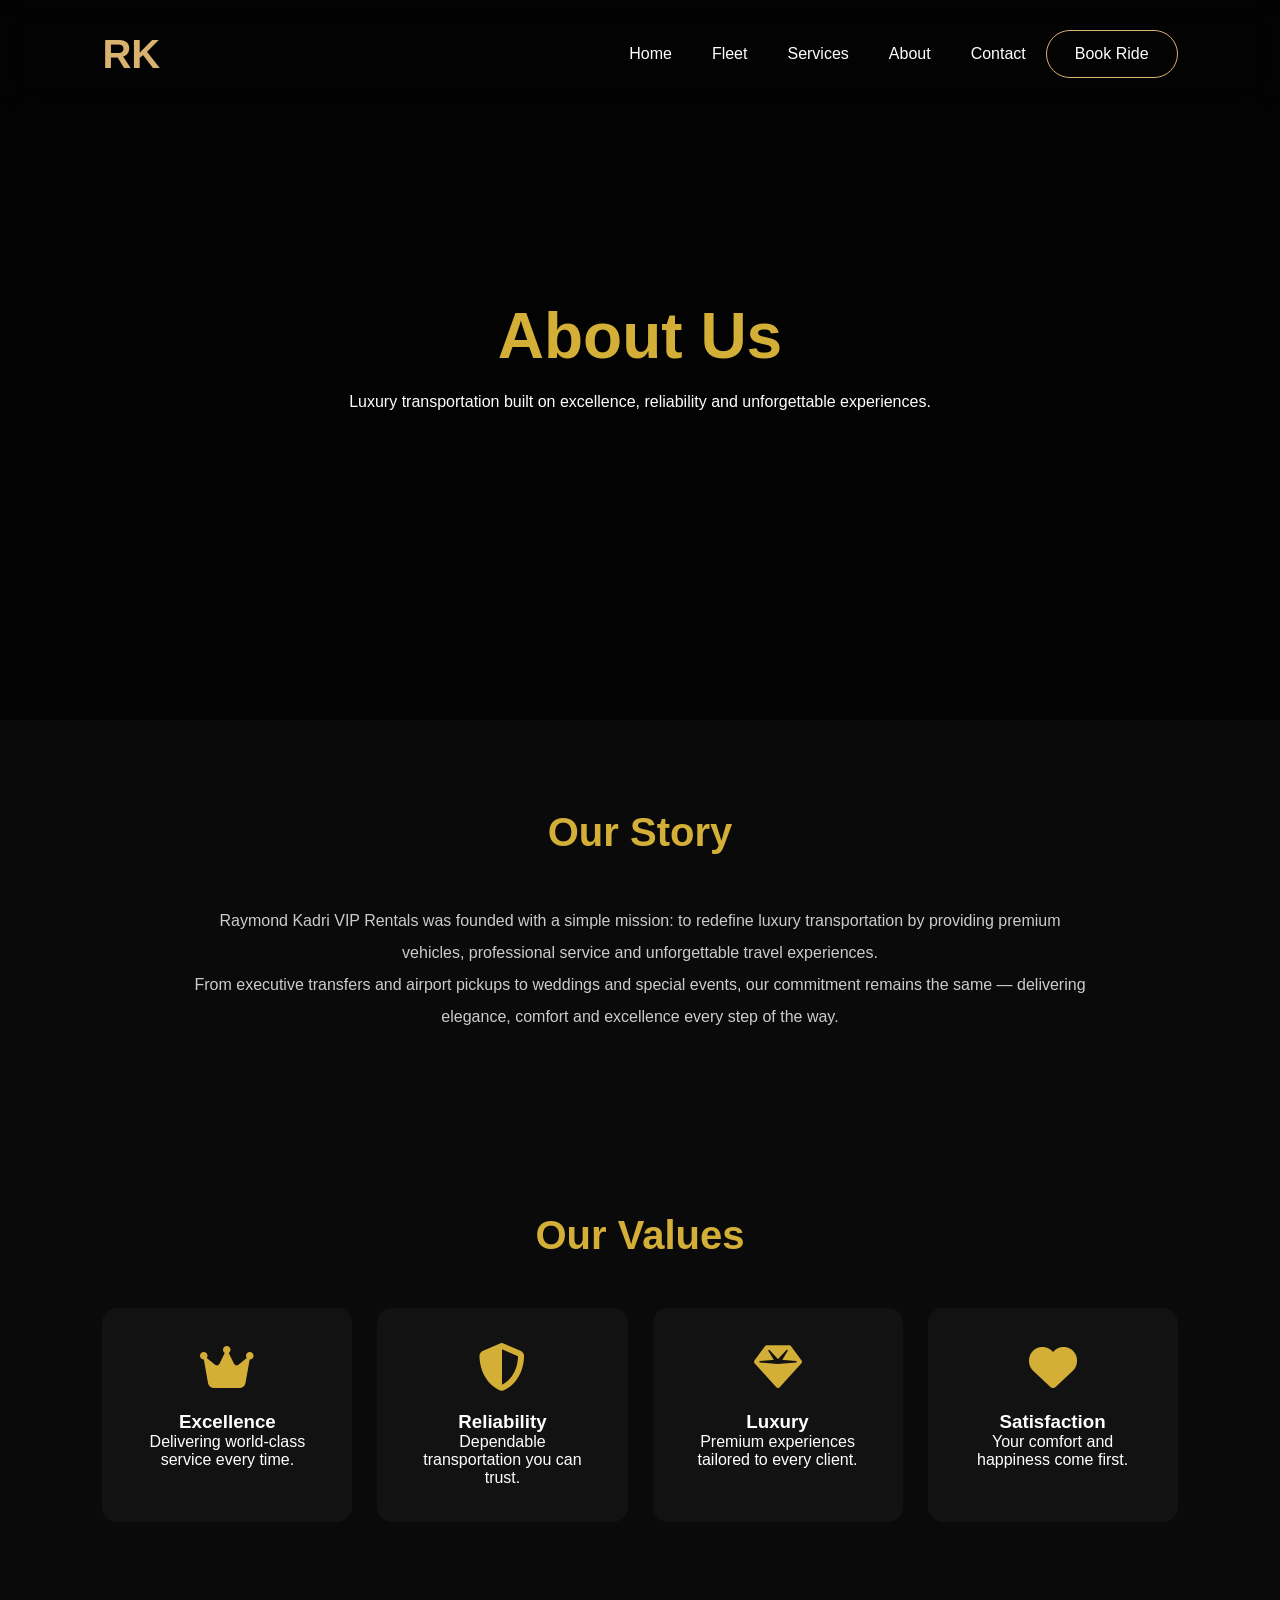
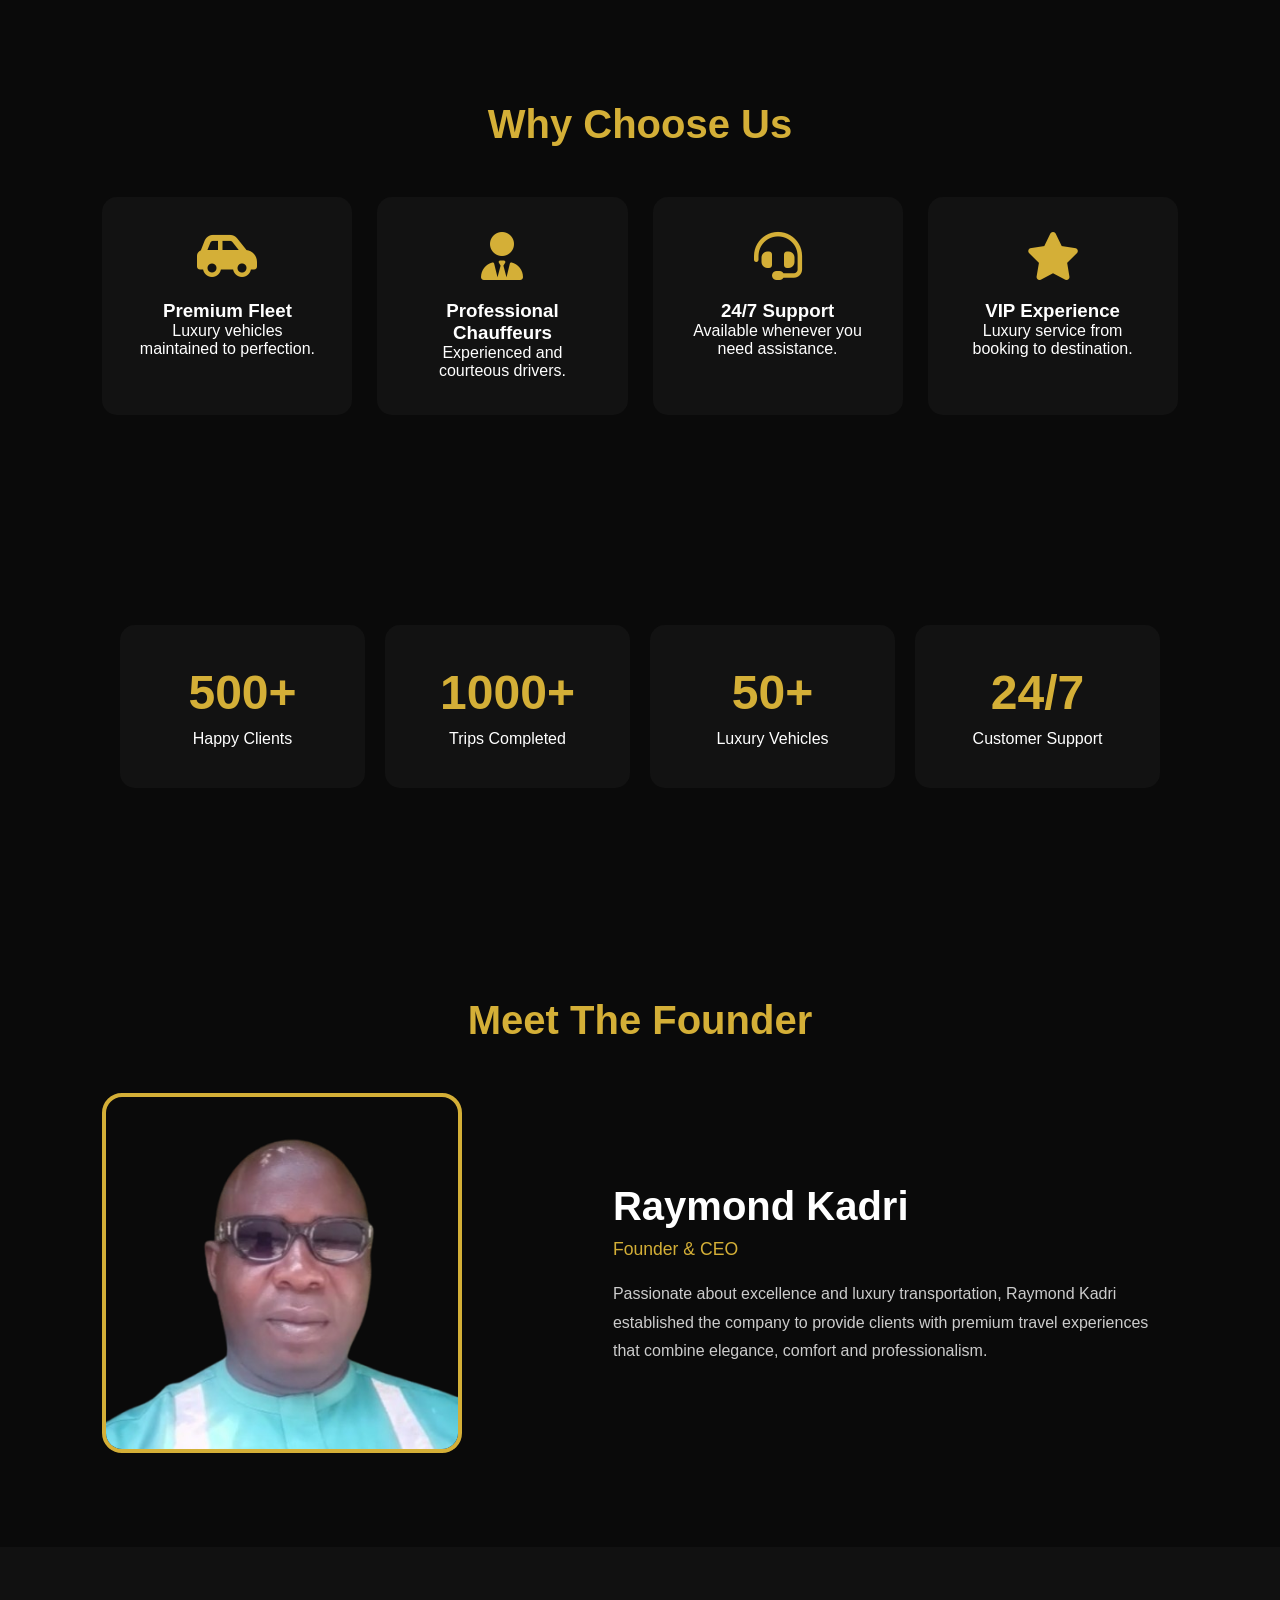
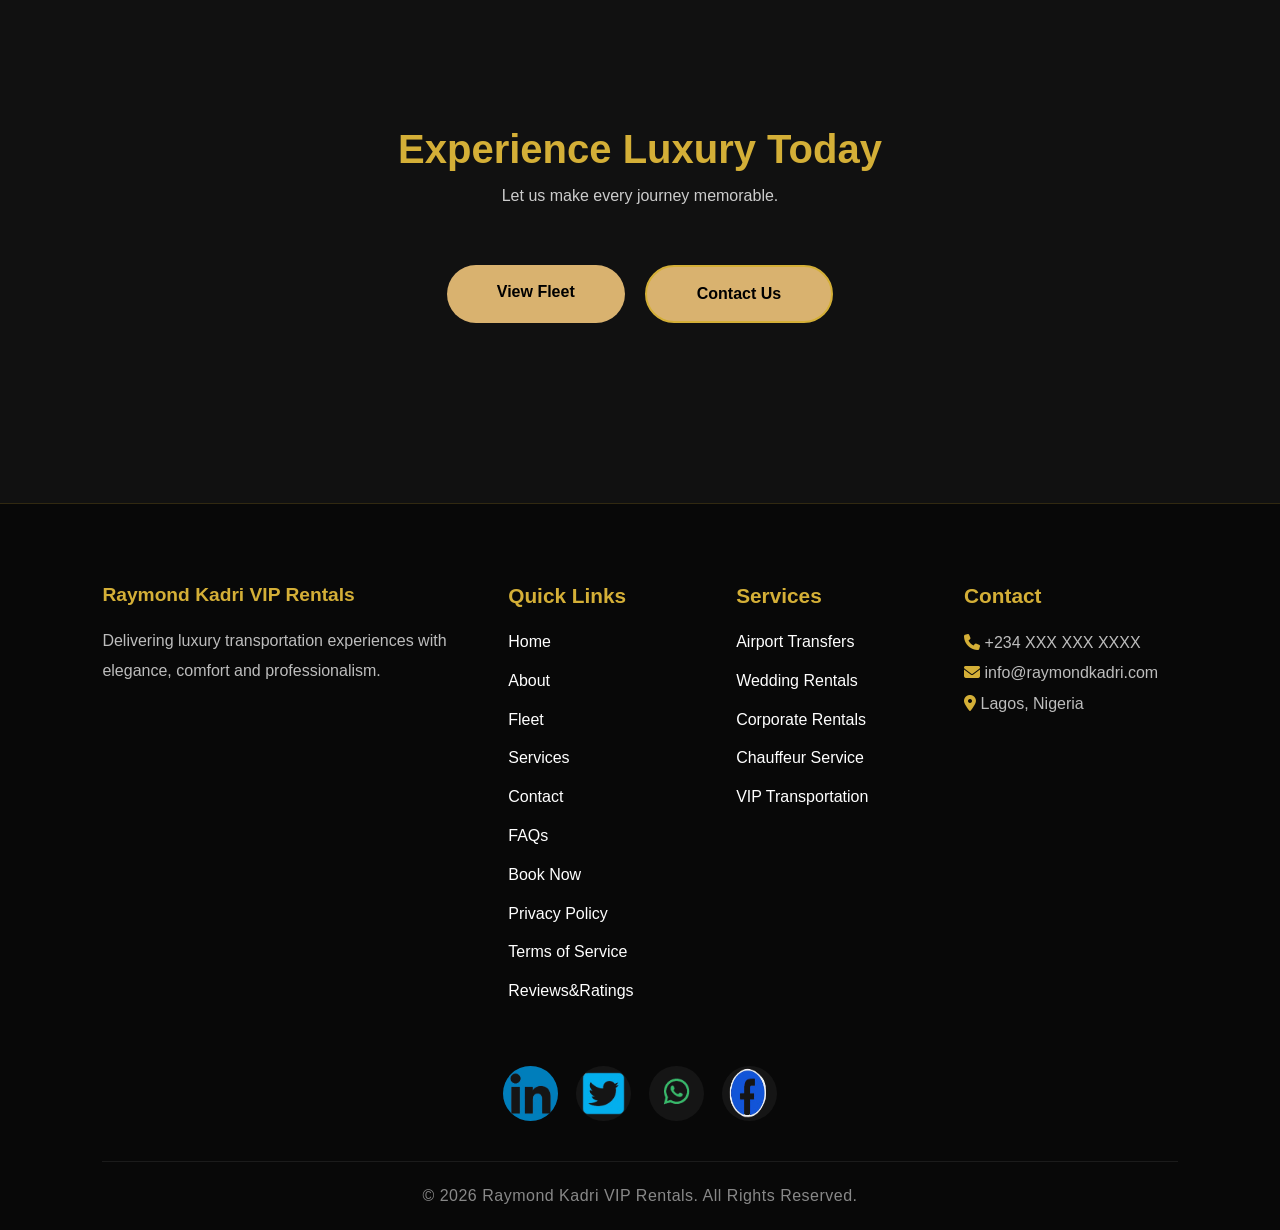
==== about.html @ 9a5e9cb0 "added webpages" ====
<!DOCTYPE html>
<html lang="en">
<head>
<meta charset="UTF-8">
<meta name="viewport" content="width=device-width, initial-scale=1.0">

<title>About Us | Raymond Kadri VIP Rentals</title>

<link rel="stylesheet" href="styles.css">
<link rel="stylesheet" href="about.css">

<link rel="stylesheet"
href="https://cdnjs.cloudflare.com/ajax/libs/font-awesome/6.5.2/css/all.min.css">
</head>
<body>

<nav>
    <div class="logo">RK</div>
    <button class="nav-toggle" aria-label="Open navigation">
        <span></span>
    </button>
    <div class="nav-menu">
        <ul>
            <li><a href="index.html">Home</a></li>
            <li><a href="fleet.html">Fleet</a></li>
            <li><a href="services.html">Services</a></li>
            <li><a href="about.html">About</a></li>
            <li><a href="contact.html">Contact</a></li>
        </ul>
        <a class="book-btn" href="booking.html">Book Ride</a>
    </div>
</nav>

<!-- HERO -->

<section class="about-hero">

    <div class="overlay"></div>

    <div class="hero-content">
        <h1>About Us</h1>
        <p>
            Luxury transportation built on excellence,
            reliability and unforgettable experiences.
        </p>
    </div>

</section>

<!-- STORY -->

<section class="story">

    <div class="section-title">
        <h2>Our Story</h2>
    </div>

    <div class="story-content">

        <div class="story-text">

            <p>
                Raymond Kadri VIP Rentals was founded with a simple mission:
                to redefine luxury transportation by providing premium vehicles,
                professional service and unforgettable travel experiences.
            </p>

            <p>
                From executive transfers and airport pickups to weddings and
                special events, our commitment remains the same — delivering
                elegance, comfort and excellence every step of the way.
            </p>

        </div>

    </div>

</section>

<!-- VALUES -->

<section class="values">

    <div class="section-title">
        <h2>Our Values</h2>
    </div>

    <div class="values-grid">

        <div class="value-card">
            <i class="fa-solid fa-crown"></i>
            <h3>Excellence</h3>
            <p>Delivering world-class service every time.</p>
        </div>

        <div class="value-card">
            <i class="fa-solid fa-shield-halved"></i>
            <h3>Reliability</h3>
            <p>Dependable transportation you can trust.</p>
        </div>

        <div class="value-card">
            <i class="fa-solid fa-gem"></i>
            <h3>Luxury</h3>
            <p>Premium experiences tailored to every client.</p>
        </div>

        <div class="value-card">
            <i class="fa-solid fa-heart"></i>
            <h3>Satisfaction</h3>
            <p>Your comfort and happiness come first.</p>
        </div>

    </div>

</section>

<!-- WHY US -->

<section class="why-us">

    <div class="section-title">
        <h2>Why Choose Us</h2>
    </div>

    <div class="why-grid">

        <div class="why-card">
            <i class="fa-solid fa-car-side"></i>
            <h3>Premium Fleet</h3>
            <p>Luxury vehicles maintained to perfection.</p>
        </div>

        <div class="why-card">
            <i class="fa-solid fa-user-tie"></i>
            <h3>Professional Chauffeurs</h3>
            <p>Experienced and courteous drivers.</p>
        </div>

        <div class="why-card">
            <i class="fa-solid fa-headset"></i>
            <h3>24/7 Support</h3>
            <p>Available whenever you need assistance.</p>
        </div>

        <div class="why-card">
            <i class="fa-solid fa-star"></i>
            <h3>VIP Experience</h3>
            <p>Luxury service from booking to destination.</p>
        </div>

    </div>

</section>

<!-- STATS -->

<section class="stats">

    <div class="stat-card">
        <h2>500+</h2>
        <p>Happy Clients</p>
    </div>

    <div class="stat-card">
        <h2>1000+</h2>
        <p>Trips Completed</p>
    </div>

    <div class="stat-card">
        <h2>50+</h2>
        <p>Luxury Vehicles</p>
    </div>

    <div class="stat-card">
        <h2>24/7</h2>
        <p>Customer Support</p>
    </div>

</section>

<!-- FOUNDER -->

<section class="founder">

    <div class="section-title">
        <h2>Meet The Founder</h2>
    </div>

    <div class="founder-content">

        <div class="founder-photo">
            <img src="Screenshot_20260621-100402_1-removebg-preview.png" alt="Founder photo">
        </div>

        <div class="founder-text">
            <h3>Raymond Kadri</h3>
            <span>Founder & CEO</span>
            <p>
                Passionate about excellence and luxury transportation,
                Raymond Kadri established the company to provide clients
                with premium travel experiences that combine elegance,
                comfort and professionalism.
            </p>
        </div>

    </div>

</section>

<!-- CTA -->

<section class="cta">

    <h2>Experience Luxury Today</h2>

    <p>
        Let us make every journey memorable.
    </p>

    <div class="cta-buttons">

        <a href="fleet.html" class="btn-primary">
            View Fleet
        </a>

        <a href="contact.html" class="btn-secondary">
            Contact Us
        </a>

    </div>

</section>

<footer class="footer">

    <div class="footer-container">

        <!-- COMPANY -->

        <div class="footer-column">

            <h2>Raymond Kadri VIP Rentals</h2>

            <p>
                Delivering luxury transportation experiences
                with elegance, comfort and professionalism.
            </p>

        </div>

        <!-- QUICK LINKS -->

        <div class="footer-column quick-links">

            <h3>Quick Links</h3>

            <ul>

                <li><a href="index.html">Home</a></li>

                <li><a href="about.html">About</a></li>

                <li><a href="fleet.html">Fleet</a></li>

                <li><a href="services.html">Services</a></li>

                <li><a href="contact.html">Contact</a></li>      
                <li><a href="faqs.html">FAQs</a></li> 
                <li><a href="booking.html">Book Now</a></li>
                <li><a href="privacy.html">Privacy Policy</a></li>
                <li><a href="terms.html">Terms of Service</a></li>  
                <li><a href="reviews.html">Reviews&Ratings</a></li>   

            </ul>

        </div>

        <!-- SERVICES -->

        <div class="footer-column">

            <h3>Services</h3>
            <div class="footer-column-services">
            <ul>

                <li>Airport Transfers</li>

                <li>Wedding Rentals</li>

                <li>Corporate Rentals</li>

                <li>Chauffeur Service</li>

                <li>VIP Transportation</li>

            </ul>
            </div>
        </div>

        <!-- CONTACT -->

        <div class="footer-column">

            <h3>Contact</h3>

            <p>
                <i class="fa-solid fa-phone"></i>
                +234 XXX XXX XXXX
            </p>

            <p>
                <i class="fa-solid fa-envelope"></i>
                info@raymondkadri.com
            </p>

            <p>
                <i class="fa-solid fa-location-dot"></i>
                Lagos, Nigeria
            </p>

        </div>

    </div>

    <!-- SOCIALS -->
    <div class="footer-socials">

        <a href="https://www.facebook.com/raymond.kadri.7" target="_blank">
            <img src="download__4_-removebg-preview (1).png" alt="">
        </a>

        <a href="https://www.instagram.com/raymondkadri/" target="_blank">
             <img src="download__3_-removebg-preview (1).png" alt="">
        </a>

        <a href="https://twitter.com/RaymondKadri" target="_blank">
             <img src="download__1_-removebg-preview (2).png" alt="">
        </a>

        <a href="https://www.linkedin.com/in/raymond-kadri-1b0b3b1b2/" target="_blank">
             <img src="download__2_-removebg-preview (3).png" alt=""> 
        </a>

    </div>
    
    <!-- COPYRIGHT -->

    <div class="footer-bottom">

        <p>
            © 2026 Raymond Kadri VIP Rentals.
            All Rights Reserved.
        </p>

    </div>

</footer>

<script src="about.js"></script>

</body>
</html>
---- styles.css ----
*{
margin:0;
padding:0;
box-sizing:border-box;
}

body{

font-family:Poppins;

background:#060606;

color:white;

overflow-x:hidden;

}



nav{

display:flex;

justify-content:space-between;

align-items:center;

padding:30px 8%;

position:fixed;

width:100%;

z-index:1000;

backdrop-filter:blur(20px);

}

.logo{

font-size:40px;

font-weight:700;

color:#d9b26f;

}

.nav-menu{

display:flex;

align-items:center;

gap:20px;

}

.nav-toggle{

display:none;

background:none;

border:none;

cursor:pointer;

width:40px;

height:40px;

position:relative;

}

.nav-toggle span,
.nav-toggle span::before,
.nav-toggle span::after{

display:block;

width:24px;

height:2px;

background:white;

position:absolute;

left:50%;

transform:translateX(-50%);

transition:.3s ease;

}

.nav-toggle span::before{

content:"";

top:-8px;

}

.nav-toggle span::after{

content:"";

top:8px;

}

.nav-toggle.open span{

background:transparent;

}

.nav-toggle.open span::before{

transform:translateX(-50%) rotate(45deg);

top:0;

}

.nav-toggle.open span::after{

transform:translateX(-50%) rotate(-45deg);

top:0;

}

ul{

display:flex;

gap:40px;

list-style:none;

}

a{

text-decoration:none;

color:white;

}

.book-btn{

padding:14px 28px;

border:1px solid #d9b26f;

border-radius:50px;

transition:.4s;

}

.book-btn:hover{

background:#d9b26f;

color:black;

}



.hero{

height:100vh;
padding-top: 100px;
padding-left: 30px;
padding-right: 30px;
padding-bottom: 80px;
background:    
linear-gradient(
rgba(0,0,0,.55),
rgba(0,0,0,.7)
),

url("Screenshot_20260522-112055_1.jpg");

background-size:cover;

background-position:center;

display:flex;

justify-content:flex-start;

align-items:center;

text-align:center;
min-height: 100vh;

}



.hero-content{

width:100%;

max-width:900px;
animation:fade 2s;
margin:auto;
padding-top: 40px;
}

.tag{

color:#d9b26f;

letter-spacing:5px;

margin-bottom:20px;

}

h1{

font-size:90px;

line-height:1;

}

.sub{

margin-top:30px;

font-size:22px;

color:#bbb;

}



.hero-buttons{

margin-top:50px;

display:flex;

justify-content:center;

gap:20px;

}

.hero-buttons a{

padding:18px 40px;

border-radius:50px;

transition:.5s;

}



.hero-buttons a:first-child{

background:#d9b26f;

color:black;

}



.hero-buttons a:hover{

transform:translateY(-6px);

}



.stats{

display:flex;

justify-content:center;

gap:100px;

padding:120px;

}



.stats h2{

font-size:60px;

color:#d9b26f;

}



.experience{

padding:120px;

display:grid;

grid-template-columns:1fr 1fr;

gap:50px;

}



.left h2{

font-size:60px;

}



.glass-card{

height:220px;

margin-bottom:25px;

display:flex;

justify-content:center;

align-items:center;

font-size:32px;

border-radius:30px;

background:

rgba(255,255,255,.06);

backdrop-filter:blur(25px);

transition:.6s;

}



.glass-card:hover{

transform:

translateY(-10px)

rotate(1deg);

}



.cta{

padding:180px;

text-align:center;

}



.cta h2{

font-size:70px;

}



.cta a{

display:inline-block;

margin-top:30px;

padding:18px 50px;

background:#d9b26f;

color:black;

border-radius:50px;

}

/* FOOTER */

.footer{
    background:#080808;
    padding:80px 8% 25px;
    border-top:1px solid rgba(212,175,55,.2);
}

.footer-container{
    max-width:1400px;
    margin:auto;
    display:grid;
    grid-template-columns: 2fr 1fr 1fr 1.2fr;
    gap:50px;
}

.footer-column{
    min-width:0;
}

.footer-column h2{
    color:#d4af37;
    font-size:1.2rem;
    margin-bottom:20px;
}

.footer-column h3{
    color:#d4af37;
    font-size:1.3rem;
    margin-bottom:20px;
}

.footer-column p{
    color:#bdbdbd;
    line-height:1.9;
    font-size:1rem;
    width:100%;
    max-width:420px;
}

.footer-column ul li a{
    color:inherit;
    transition:.3s;
}

.footer-column ul li a:hover{
    color:#d4af37;
    padding-left:5px;
}

.footer-column i{
    color:#d4af37;
}

.footer-socials{
    display:flex;
    justify-content:center;
    align-items:center;
    gap:18px;
    flex-wrap:wrap;
    margin-top:60px;
}

.footer-socials img{
    width:55px;
    height:55px;
    display:block;
    border-radius:50%;
    background:#151515;
    transition:.3s;
}

.footer-bottom{
    text-align:center;
    margin-top:40px;
    padding-top:25px;
    border-top:1px solid rgba(255,255,255,.08);
}

.footer-bottom p{
    color:#888;
    letter-spacing:.5px;
}

.footer-column.quick-links ul,
.footer-column-services ul{
    list-style:none;
    display:flex;
    flex-direction:column;
    gap:10px;
    line-height:1.8;
    padding:0;
    margin:0;
}

/* TABLET */

@media(max-width:1200px){
    .footer-container{
        grid-template-columns: 1.5fr 1fr;
        gap:40px;
    }
}

@media(max-width:992px){

    .footer-container{

        grid-template-columns:
        repeat(2,1fr);

        gap:40px;
    }

    .footer-column p{
        max-width:none;
    }

}

/* MOBILE */

@media(max-width:768px){

    .footer{
        padding:60px 6% 20px;
    }

    .footer-container{

        grid-template-columns:1fr;

        text-align:center;

        gap:35px;
    }

    .footer-column h2{
        font-size:1.6rem;
    }

    .footer-column h3{
        font-size:1.2rem;
    }

    .footer-column p{
        margin-left:auto;
        margin-right:auto;
    }

    .footer-socials{
        justify-content:center;
        gap:16px;
    }

}

/* SMALL PHONES */

@media(max-width:480px){

    .footer-column h2{
        font-size:1.4rem;
    }

    .footer-column h3{
        font-size:1.1rem;
    }

    .footer-column p,
    .footer-column li,
    .footer-bottom p{
        font-size:.95rem;
    }

    .footer-socials img{
        width:48px;
        height:48px;
    }

}


@keyframes fade{

from{

opacity:0;

transform:translateY(50px);

}

to{

opacity:1;

transform:none;

}

}

@media screen and (max-width:1200px){
.hero{
    height:auto;
}

}
@media screen and (max-width:992px){

nav{

padding:20px 5%;

}

    .hero{

    min-height:100vh;

    padding:
    100px
    40px
    80px;

}

.hero-content{

width:100%;

max-width:700px;

}

h1{

font-size:60px;

}

.sub{

font-size:20px;

}

.stats{

padding:80px 40px;

gap:40px;

}

.experience{

grid-template-columns:1fr;

padding:80px 40px;

}

.cta{

padding:100px 40px;

}

}



/* ================================= */
/* MOBILE */
/* ================================= */

@media screen and (max-width:768px){

nav{

/* padding:15px 20px; */
padding:10px 5%;
display:flex;
height:auto;
flex-direction:row;
align-items:center;
gap:10px;
}

.logo{
font-size:24px;

}

ul{
display:flex;
flex-wrap:wrap;
justify-content:center;
gap:10px;
padding:0;
}
ul li a{
font-size:12px;
}
.book-btn{

width:auto;
padding:8px 16px;
font-size:12px;
text-align:center;

}

.hero{
    justify-content:flex-start;
}

.hero-content{

width:100%;

}

.tag{

font-size:12px;

letter-spacing:3px;

}

h1{

font-size:42px;

line-height:1.1;

}

.sub{

font-size:16px;

margin-top:20px;

}

.hero-buttons{

flex-direction:column;

width:100%;

}

.hero-buttons a{

width:100%;

padding:18px;

}

.stats{

flex-direction:row;

padding:70px 20px;

gap:30px;

}

.stats h2{

font-size:45px;

}

.experience{

padding:60px 20px;

}

.left h2{

font-size:34px;

}

.glass-card{

height:160px;

font-size:22px;

}

.cta{

padding:80px 20px;

}

.cta h2{

font-size:36px;

}

}



/* ================================= */
/* SMALL MOBILE */
/* ================================= */

@media screen and (max-width:480px){

nav{
    flex-direction:row;

}
.hero{
    padding-top: 37px;
}

h1{

font-size:34px;

}

.sub{

font-size:15px;

}

.stats h2{

font-size:34px;

}

.glass-card{

height:130px;

font-size:18px;

}

.cta h2{

font-size:28px;

}
.cta{
    padding-top:10px;
}

}

@media screen and (max-width:360px){
    .hero{
    padding-top: 80px;
    }
    
}

@media screen and (max-width:376px){

    .nav-toggle{
        display:flex;
        align-items:center;
        justify-content:center;
    }

    .nav-menu{
        position:absolute;
        top:100%;
        left:0;
        right:0;
        background:rgba(0,0,0,.95);
        flex-direction:column;
        align-items:flex-start;
        gap:16px;
        padding:18px 20px 24px;
        transform:translateY(-100%);
        opacity:0;
        pointer-events:none;
        transition:transform .3s ease, opacity .3s ease;
    }

    .nav-menu.active{
        transform:translateY(0);
        opacity:1;
        pointer-events:auto;
    }

    .nav-menu ul{
        flex-direction:column;
        width:100%;
        gap:14px;
    }

    .nav-menu ul li{
        width:100%;
    }

    .nav-menu ul li a{
        display:block;
        width:100%;
        padding:12px 0;
    }

    .nav-menu .book-btn{
        width:100%;
        padding:12px 0;
        text-align:center;
    }

    .book-btn{
        width:100%;
    }
}
---- about.css ----
*{
margin:0;
padding:0;
box-sizing:border-box;
font-family:Arial,sans-serif;
}

body{
background:#0a0a0a;
color:white;
}

section{
padding:90px 8%;
}

.section-title{
text-align:center;
margin-bottom:50px;
}

.section-title h2{
font-size:2.5rem;
color:#d4af37;
}

.about-hero{
height:80vh;
background:url("https://images.unsplash.com/photo-1503376780353-7e6692767b70")
center/cover;
position:relative;
display:flex;
justify-content:center;
align-items:center;
text-align:center;
}

.overlay{
position:absolute;
inset:0;
background:rgba(0,0,0,.65);
}

.hero-content{
position:relative;
z-index:2;
max-width:700px;
padding:20px;
}

.hero-content h1{
font-size:4rem;
color:#d4af37;
margin-bottom:20px;
}

.hero-content p{
line-height:1.8;
}

.story-text{
max-width:900px;
margin:auto;
text-align:center;
line-height:2;
color:#ccc;
}

.values-grid,
.why-grid{
display:grid;
grid-template-columns:
repeat(auto-fit,minmax(250px,1fr));
gap:25px;
}

.value-card,
.why-card{
background:#121212;
padding:35px;
border-radius:15px;
text-align:center;
transition:.4s;
}

.value-card:hover,
.why-card:hover{
transform:translateY(-10px);
border:1px solid #d4af37;
}

.value-card i,
.why-card i{
font-size:3rem;
color:#d4af37;
margin-bottom:20px;
}

.stats{
display:grid;
grid-template-columns:
repeat(auto-fit,minmax(200px,1fr));
gap:20px;
text-align:center;
}

.stat-card{
background:#121212;
padding:40px;
border-radius:15px;
}

.stat-card h2{
color:#d4af37;
font-size:3rem;
margin-bottom:10px;
}

.founder{
}

.founder-content{
display:grid;
grid-template-columns:1fr 1.2fr;
gap:40px;
align-items:center;
max-width:1100px;
margin:auto;
}

.founder-photo img{
width:100%;
max-width:360px;
aspect-ratio:1 / 1;
object-fit:cover;
border-radius:20px;
border:4px solid #d4af37;
}

.founder-text{
text-align:left;
}

.founder-text h3{
font-size:2.5rem;
margin-bottom:10px;
}

.founder-text span{
color:#d4af37;
display:block;
margin-bottom:20px;
font-size:1.1rem;
}

.founder-text p{
line-height:1.8;
color:#ccc;
}

@media(max-width:768px){

nav{
height:80px;
}

.about-hero{
padding-top:80px;
}

.hero-content h1{
font-size:2.7rem;
}

.section-title h2{
font-size:2rem;
}

.cta h2{
font-size:2rem;
}

.founder-content{
grid-template-columns:1fr;
text-align:center;
}

.founder-text{
text-align:center;
}

}
.cta{
text-align:center;
background:#111;
}

.cta h2{
font-size:2.5rem;
color:#d4af37;
margin-bottom:15px;
}

.cta p{
margin-bottom:30px;
color:#ccc;
}

.cta-buttons{
display:flex;
justify-content:center;
gap:20px;
flex-wrap:wrap;
}

.btn-primary,
.btn-secondary{
padding:15px 35px;
text-decoration:none;
font-weight:bold;
border-radius:10px;
transition:.3s;
}

.btn-primary{
background:#d4af37;
color:black;
}

.btn-secondary{
border:2px solid #d4af37;
color:#d4af37;
}

.btn-primary:hover,
.btn-secondary:hover{
transform:translateY(-5px);
}

@media(max-width:768px){

.hero-content h1{
font-size:2.7rem;
}

.section-title h2{
font-size:2rem;
}

.cta h2{
font-size:2rem;
}

}
@media(max-width:400px){
    .values{
        padding-top:20px;
    }
    .why-us{
        padding-top:20px;
    }
}
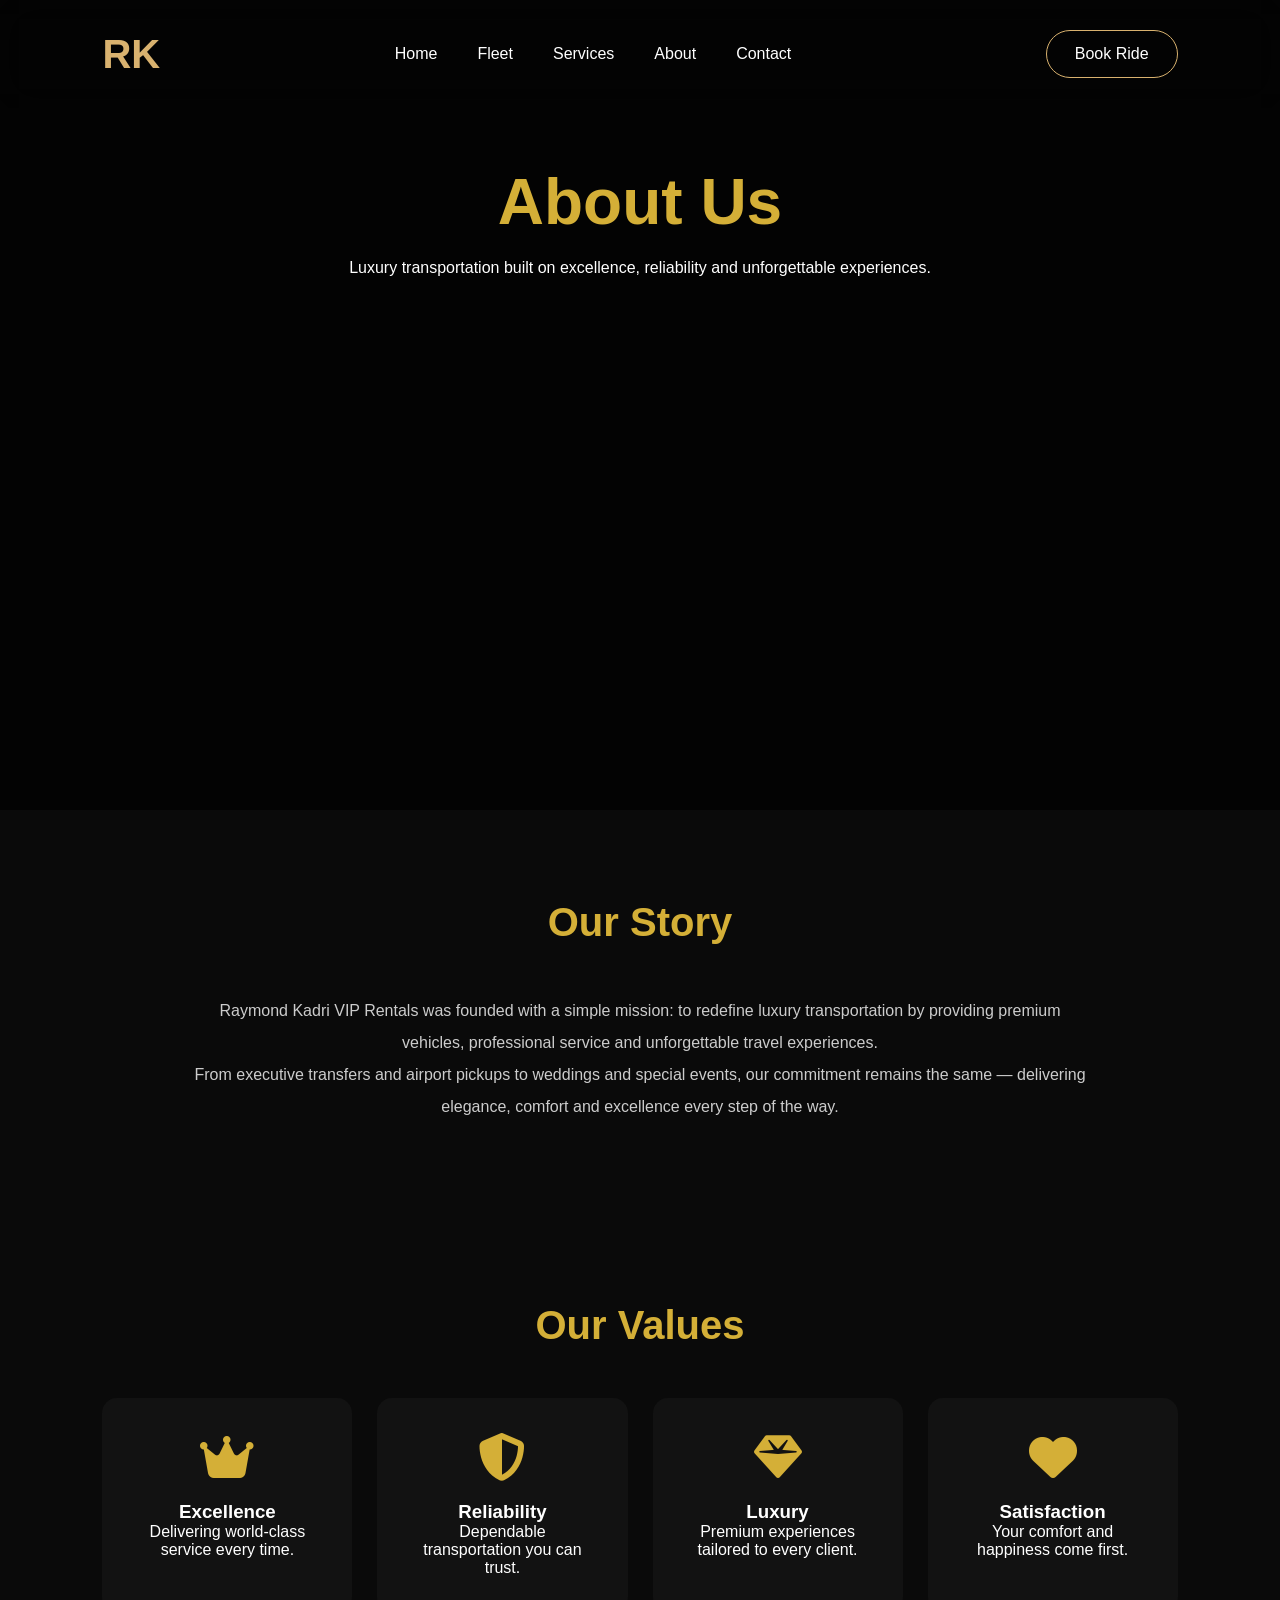
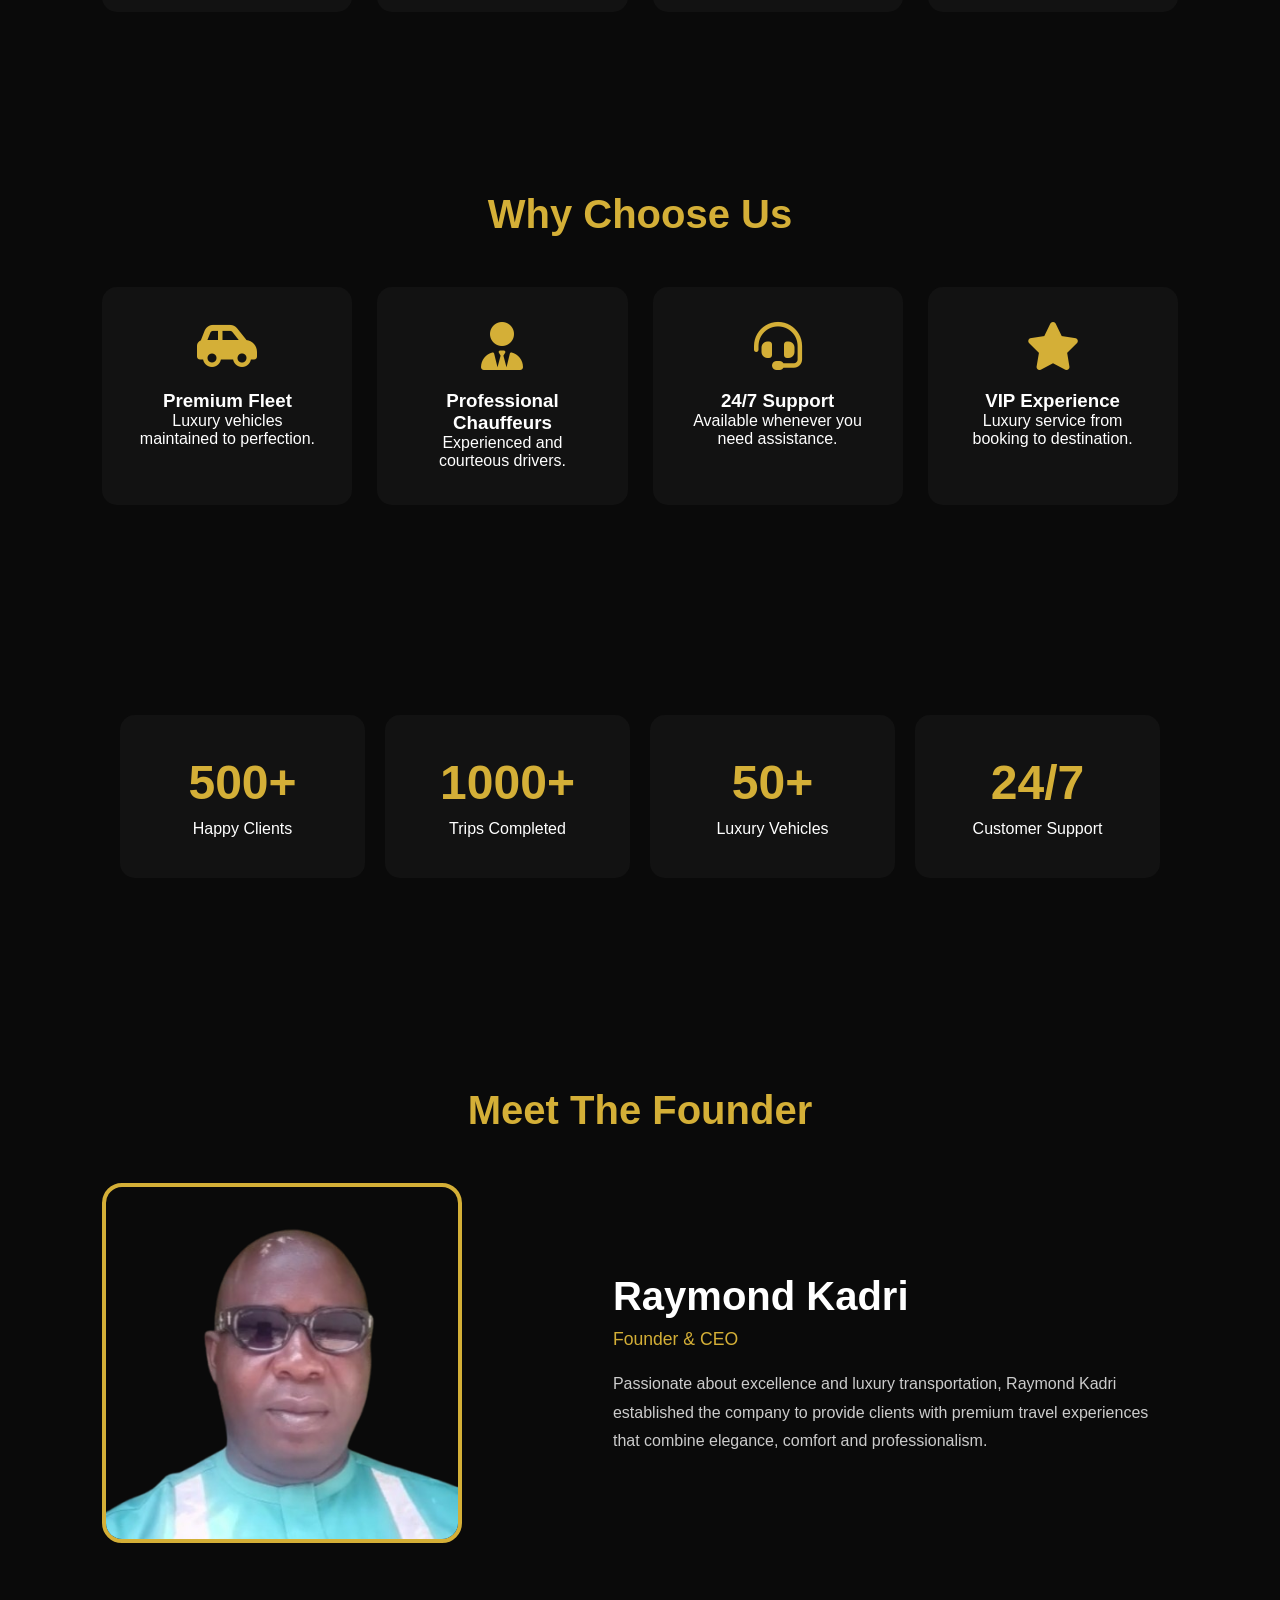
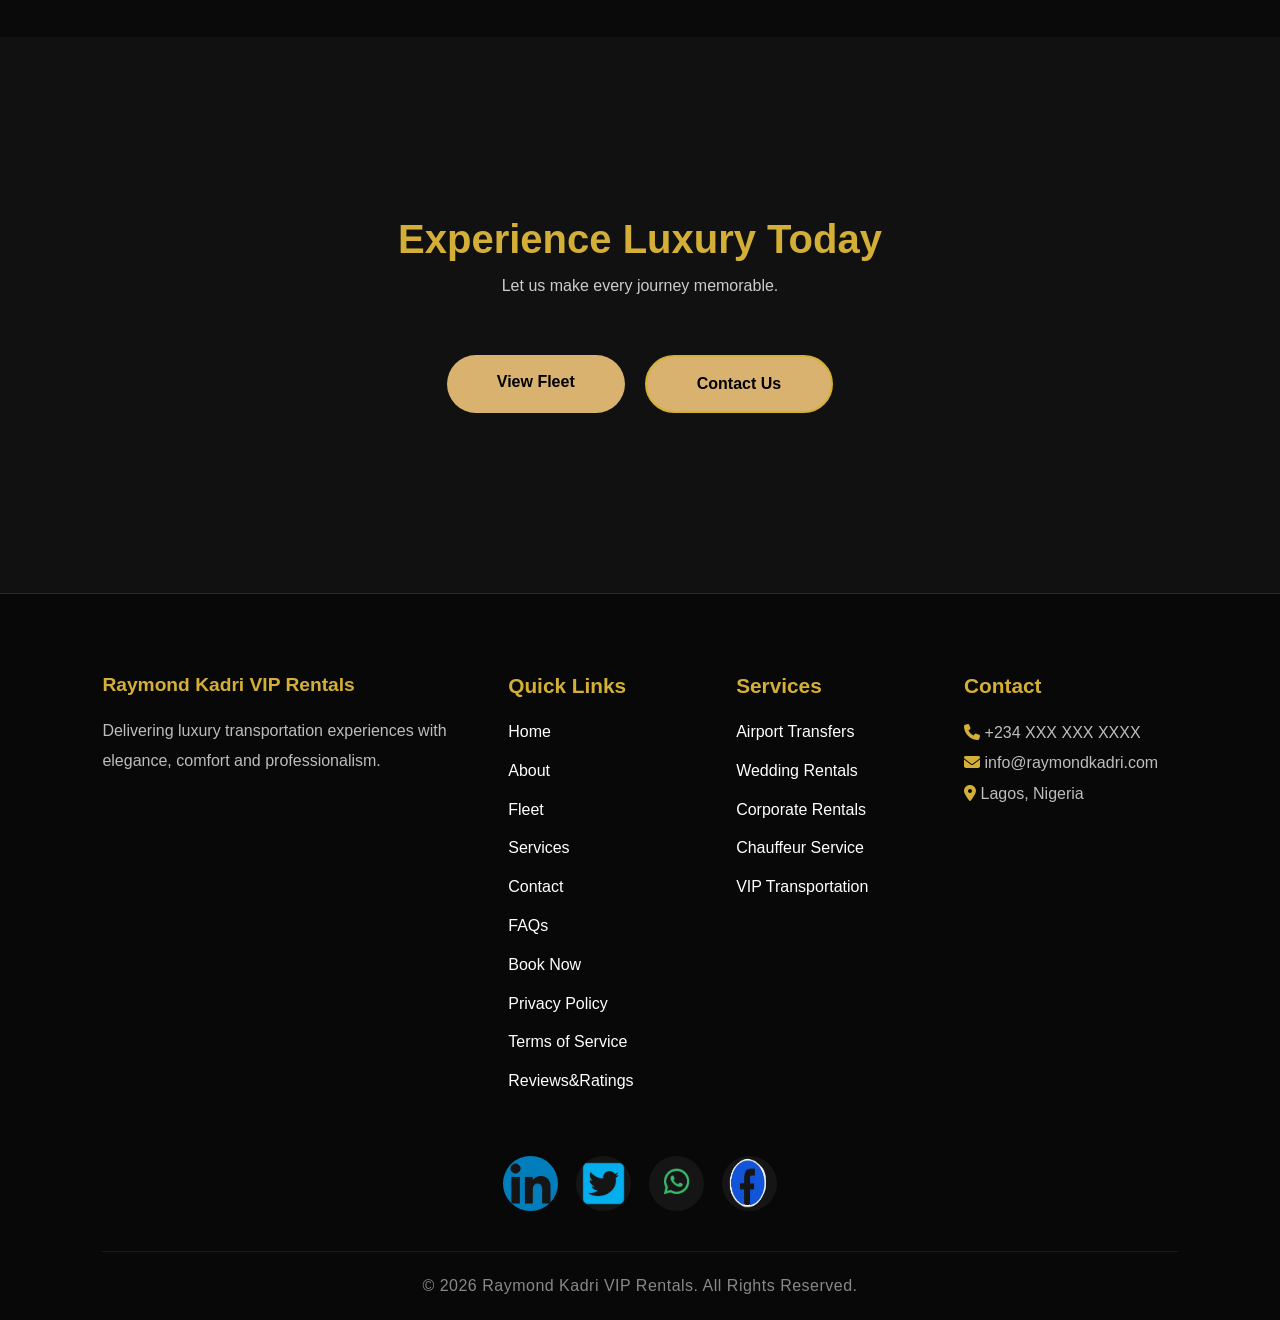
==== commit b41e107b: "edited responsiveness" ====
--- a/about.html
+++ b/about.html
@@ -20,6 +20,8 @@
         <span></span>
     </button>
     <div class="nav-menu">
+    
+    <div class="nav-menu-sub">
         <ul>
             <li><a href="index.html">Home</a></li>
             <li><a href="fleet.html">Fleet</a></li>
@@ -27,7 +29,9 @@
             <li><a href="about.html">About</a></li>
             <li><a href="contact.html">Contact</a></li>
         </ul>
-        <a class="book-btn" href="booking.html">Book Ride</a>
+        
+    </div>
+    <a class="book-btn" href="booking.html">Book Ride</a>
     </div>
 </nav>
 
--- a/styles.css
+++ b/styles.css
@@ -1,684 +1,794 @@
-*{
-margin:0;
-padding:0;
-box-sizing:border-box;
-}
-
-body{
-
-font-family:Poppins;
-
-background:#060606;
-
-color:white;
-
-overflow-x:hidden;
-
-}
-
-
-
-nav{
-
-display:flex;
-
-justify-content:space-between;
-
-align-items:center;
-
-padding:30px 8%;
-
-position:fixed;
-
-width:100%;
-
-z-index:1000;
-
-backdrop-filter:blur(20px);
-
-}
-
-.logo{
-
-font-size:40px;
-
-font-weight:700;
-
-color:#d9b26f;
-
-}
-
-.nav-menu{
-
-display:flex;
-
-align-items:center;
-
-gap:20px;
-
-}
-
-.nav-toggle{
-
-display:none;
-
-background:none;
-
-border:none;
-
-cursor:pointer;
-
-width:40px;
-
-height:40px;
-
-position:relative;
+* {
+    margin: 0;
+    padding: 0;
+    box-sizing: border-box;
+}
+
+body {
+
+    font-family: Poppins;
+
+    background: #060606;
+
+    color: white;
+
+    overflow-x: hidden;
+
+}
+
+
+
+nav {
+
+    display: flex;
+
+    justify-content: space-between;
+
+    align-items: center;
+
+    padding: 30px 8%;
+
+    position: fixed;
+
+    width: 100%;
+
+    z-index: 1000;
+
+    backdrop-filter: blur(20px);
+
+}
+
+.logo {
+
+    font-size: 40px;
+
+    font-weight: 700;
+
+    color: #d9b26f;
+
+}
+
+.nav-menu {
+
+    display: flex;
+
+    align-items: center;
+
+    gap: 20px;
+
+    flex-wrap: nowrap;
+
+    flex: 1;
+
+    min-width: 0;
+
+}
+
+.nav-menu-sub {
+    flex: 1;
+    display: flex;
+    justify-content: center;
+    min-width: 0;
+}
+
+.nav-menu ul {
+
+    display: flex;
+
+    gap: 40px;
+
+    flex-wrap: nowrap;
+
+    align-items: center;
+
+}
+
+.nav-menu .book-btn {
+    margin-left: auto;
+}
+
+.nav-toggle {
+
+    display: none;
+
+    background: none;
+
+    border: none;
+
+    cursor: pointer;
+
+    width: 40px;
+
+    height: 40px;
+
+    position: relative;
 
 }
 
 .nav-toggle span,
 .nav-toggle span::before,
-.nav-toggle span::after{
-
-display:block;
-
-width:24px;
-
-height:2px;
-
-background:white;
-
-position:absolute;
-
-left:50%;
-
-transform:translateX(-50%);
-
-transition:.3s ease;
-
-}
-
-.nav-toggle span::before{
-
-content:"";
-
-top:-8px;
-
-}
-
-.nav-toggle span::after{
-
-content:"";
-
-top:8px;
-
-}
-
-.nav-toggle.open span{
-
-background:transparent;
-
-}
-
-.nav-toggle.open span::before{
-
-transform:translateX(-50%) rotate(45deg);
-
-top:0;
-
-}
-
-.nav-toggle.open span::after{
-
-transform:translateX(-50%) rotate(-45deg);
-
-top:0;
-
-}
-
-ul{
-
-display:flex;
-
-gap:40px;
-
-list-style:none;
-
-}
-
-a{
-
-text-decoration:none;
-
-color:white;
-
-}
-
-.book-btn{
-
-padding:14px 28px;
-
-border:1px solid #d9b26f;
-
-border-radius:50px;
-
-transition:.4s;
-
-}
-
-.book-btn:hover{
-
-background:#d9b26f;
-
-color:black;
-
-}
-
-
-
-.hero{
-
-height:100vh;
-padding-top: 100px;
-padding-left: 30px;
-padding-right: 30px;
-padding-bottom: 80px;
-background:    
-linear-gradient(
-rgba(0,0,0,.55),
-rgba(0,0,0,.7)
-),
-
-url("Screenshot_20260522-112055_1.jpg");
-
-background-size:cover;
-
-background-position:center;
-
-display:flex;
-
-justify-content:flex-start;
-
-align-items:center;
-
-text-align:center;
-min-height: 100vh;
-
-}
-
-
-
-.hero-content{
-
-width:100%;
-
-max-width:900px;
-animation:fade 2s;
-margin:auto;
-padding-top: 40px;
-}
-
-.tag{
-
-color:#d9b26f;
-
-letter-spacing:5px;
-
-margin-bottom:20px;
-
-}
-
-h1{
-
-font-size:90px;
-
-line-height:1;
-
-}
-
-.sub{
-
-margin-top:30px;
-
-font-size:22px;
-
-color:#bbb;
-
-}
-
-
-
-.hero-buttons{
-
-margin-top:50px;
-
-display:flex;
-
-justify-content:center;
-
-gap:20px;
-
-}
-
-.hero-buttons a{
-
-padding:18px 40px;
-
-border-radius:50px;
-
-transition:.5s;
-
-}
-
-
-
-.hero-buttons a:first-child{
-
-background:#d9b26f;
-
-color:black;
-
-}
-
-
-
-.hero-buttons a:hover{
-
-transform:translateY(-6px);
-
-}
-
-
-
-.stats{
-
-display:flex;
-
-justify-content:center;
-
-gap:100px;
-
-padding:120px;
-
-}
-
-
-
-.stats h2{
-
-font-size:60px;
-
-color:#d9b26f;
-
-}
-
-
-
-.experience{
-
-padding:120px;
-
-display:grid;
-
-grid-template-columns:1fr 1fr;
-
-gap:50px;
-
-}
-
-
-
-.left h2{
-
-font-size:60px;
-
-}
-
-
-
-.glass-card{
-
-height:220px;
-
-margin-bottom:25px;
-
-display:flex;
-
-justify-content:center;
-
-align-items:center;
-
-font-size:32px;
-
-border-radius:30px;
-
-background:
-
-rgba(255,255,255,.06);
-
-backdrop-filter:blur(25px);
-
-transition:.6s;
-
-}
-
-
-
-.glass-card:hover{
-
-transform:
-
-translateY(-10px)
-
-rotate(1deg);
-
-}
-
-
-
-.cta{
-
-padding:180px;
-
-text-align:center;
-
-}
-
-
-
-.cta h2{
-
-font-size:70px;
-
-}
-
-
-
-.cta a{
-
-display:inline-block;
-
-margin-top:30px;
-
-padding:18px 50px;
-
-background:#d9b26f;
-
-color:black;
-
-border-radius:50px;
+.nav-toggle span::after {
+
+    display: block;
+
+    width: 24px;
+
+    height: 2px;
+
+    background: white;
+
+    position: absolute;
+
+    left: 50%;
+
+    transform: translateX(-50%);
+
+    transition: .3s ease;
+
+}
+
+.nav-toggle span::before {
+
+    content: "";
+
+    top: -8px;
+
+}
+
+.nav-toggle span::after {
+
+    content: "";
+
+    top: 8px;
+
+}
+
+.nav-toggle.open span {
+
+    background: transparent;
+
+}
+
+.nav-toggle.open span::before {
+
+    transform: translateX(-50%) rotate(45deg);
+
+    top: 0;
+
+}
+
+.nav-toggle.open span::after {
+
+    transform: translateX(-50%) rotate(-45deg);
+
+    top: 0;
+
+}
+
+ul {
+
+    display: flex;
+
+    gap: 40px;
+
+    list-style: none;
+
+}
+
+a {
+
+    text-decoration: none;
+
+    color: white;
+
+}
+
+.book-btn {
+
+    padding: 14px 28px;
+
+    border: 1px solid #d9b26f;
+
+    border-radius: 50px;
+
+    transition: .4s;
+
+}
+
+.book-btn:hover {
+
+    background: #d9b26f;
+
+    color: black;
+
+}
+
+
+
+.hero {
+
+    height: 100vh;
+    padding-top: 100px;
+    padding-left: 30px;
+    padding-right: 30px;
+    padding-bottom: 80px;
+    background:
+        linear-gradient(rgba(0, 0, 0, .55),
+            rgba(0, 0, 0, .7)),
+
+        url("Screenshot_20260522-112055_1.jpg");
+
+    background-size: cover;
+
+    background-position: center;
+
+    display: flex;
+
+    justify-content: flex-start;
+
+    align-items: center;
+
+    text-align: center;
+    min-height: 100vh;
+
+}
+
+
+
+.hero-content {
+
+    width: 100%;
+
+    max-width: 900px;
+    animation: fade 2s;
+    margin: auto;
+    padding-top: 60px;
+}
+
+.tag {
+
+    color: #d9b26f;
+
+    letter-spacing: 5px;
+
+    margin-bottom: 20px;
+
+}
+
+h1 {
+
+    font-size: 90px;
+
+    line-height: 1;
+
+}
+
+.sub {
+
+    margin-top: 30px;
+
+    font-size: 22px;
+
+    color: #bbb;
+
+}
+
+
+
+.hero-buttons {
+
+    margin-top: 50px;
+
+    display: flex;
+
+    justify-content: center;
+
+    gap: 20px;
+
+}
+
+.hero-buttons a {
+
+    padding: 18px 40px;
+
+    border-radius: 50px;
+
+    transition: .5s;
+
+}
+
+
+
+.hero-buttons a:first-child {
+
+    background: #d9b26f;
+
+    color: black;
+
+}
+
+
+
+.hero-buttons a:hover {
+
+    transform: translateY(-6px);
+
+}
+
+
+
+.stats {
+
+    display: flex;
+
+    justify-content: center;
+
+    gap: 100px;
+
+    padding: 120px;
+
+}
+
+
+
+.stats h2 {
+
+    font-size: 60px;
+
+    color: #d9b26f;
+
+}
+
+
+
+.experience {
+
+    padding: 120px;
+
+    display: grid;
+
+    grid-template-columns: 1fr 1fr;
+
+    gap: 50px;
+
+}
+
+
+
+.left h2 {
+
+    font-size: 60px;
+
+}
+
+
+
+.glass-card {
+
+    height: 220px;
+
+    margin-bottom: 25px;
+
+    display: flex;
+
+    justify-content: center;
+
+    align-items: center;
+
+    font-size: 32px;
+
+    border-radius: 30px;
+
+    background:
+
+        rgba(255, 255, 255, .06);
+
+    backdrop-filter: blur(25px);
+
+    transition: .6s;
+
+}
+
+
+
+.glass-card:hover {
+
+    transform:
+
+        translateY(-10px) rotate(1deg);
+
+}
+
+
+
+.cta {
+
+    padding: 180px;
+
+    text-align: center;
+
+}
+
+
+
+.cta h2 {
+
+    font-size: 70px;
+
+}
+
+
+
+.cta a {
+
+    display: inline-block;
+
+    margin-top: 30px;
+
+    padding: 18px 50px;
+
+    background: #d9b26f;
+
+    color: black;
+
+    border-radius: 50px;
 
 }
 
 /* FOOTER */
 
-.footer{
-    background:#080808;
-    padding:80px 8% 25px;
-    border-top:1px solid rgba(212,175,55,.2);
-}
-
-.footer-container{
-    max-width:1400px;
-    margin:auto;
-    display:grid;
+.footer {
+    background: #080808;
+    padding: 80px 8% 25px;
+    border-top: 1px solid rgba(212, 175, 55, .2);
+}
+
+.footer-container {
+    max-width: 1400px;
+    margin: auto;
+    display: grid;
     grid-template-columns: 2fr 1fr 1fr 1.2fr;
-    gap:50px;
-}
-
-.footer-column{
-    min-width:0;
-}
-
-.footer-column h2{
-    color:#d4af37;
-    font-size:1.2rem;
-    margin-bottom:20px;
-}
-
-.footer-column h3{
-    color:#d4af37;
-    font-size:1.3rem;
-    margin-bottom:20px;
-}
-
-.footer-column p{
-    color:#bdbdbd;
-    line-height:1.9;
-    font-size:1rem;
-    width:100%;
-    max-width:420px;
-}
-
-.footer-column ul li a{
-    color:inherit;
-    transition:.3s;
-}
-
-.footer-column ul li a:hover{
-    color:#d4af37;
-    padding-left:5px;
-}
-
-.footer-column i{
-    color:#d4af37;
-}
-
-.footer-socials{
-    display:flex;
-    justify-content:center;
-    align-items:center;
-    gap:18px;
-    flex-wrap:wrap;
-    margin-top:60px;
-}
-
-.footer-socials img{
-    width:55px;
-    height:55px;
-    display:block;
-    border-radius:50%;
-    background:#151515;
-    transition:.3s;
-}
-
-.footer-bottom{
-    text-align:center;
-    margin-top:40px;
-    padding-top:25px;
-    border-top:1px solid rgba(255,255,255,.08);
-}
-
-.footer-bottom p{
-    color:#888;
-    letter-spacing:.5px;
+    gap: 50px;
+}
+
+.footer-column {
+    min-width: 0;
+}
+
+.footer-column h2 {
+    color: #d4af37;
+    font-size: 1.2rem;
+    margin-bottom: 20px;
+}
+
+.footer-column h3 {
+    color: #d4af37;
+    font-size: 1.3rem;
+    margin-bottom: 20px;
+}
+
+.footer-column p {
+    color: #bdbdbd;
+    line-height: 1.9;
+    font-size: 1rem;
+    width: 100%;
+    max-width: 420px;
+}
+
+.footer-column ul li a {
+    color: inherit;
+    transition: .3s;
+}
+
+.footer-column ul li a:hover {
+    color: #d4af37;
+    padding-left: 5px;
+}
+
+.footer-column i {
+    color: #d4af37;
+}
+
+.footer-socials {
+    display: flex;
+    justify-content: center;
+    align-items: center;
+    gap: 18px;
+    flex-wrap: wrap;
+    margin-top: 60px;
+}
+
+.footer-socials img {
+    width: 55px;
+    height: 55px;
+    display: block;
+    border-radius: 50%;
+    background: #151515;
+    transition: .3s;
+}
+
+.footer-bottom {
+    text-align: center;
+    margin-top: 40px;
+    padding-top: 25px;
+    border-top: 1px solid rgba(255, 255, 255, .08);
+}
+
+.footer-bottom p {
+    color: #888;
+    letter-spacing: .5px;
 }
 
 .footer-column.quick-links ul,
-.footer-column-services ul{
-    list-style:none;
-    display:flex;
-    flex-direction:column;
-    gap:10px;
-    line-height:1.8;
-    padding:0;
-    margin:0;
+.footer-column-services ul {
+    list-style: none;
+    display: flex;
+    flex-direction: column;
+    gap: 10px;
+    line-height: 1.8;
+    padding: 0;
+    margin: 0;
 }
 
 /* TABLET */
 
-@media(max-width:1200px){
-    .footer-container{
+@media(max-width:1300px) {
+    .hero-content {
+        margin-top: 20px;
+    }
+    .services-hero , .fleet-hero , .contact-hero , .about-hero {
+        height: 120vh;
+    }
+    
+}
+
+@media screen and (max-width:1306px) {
+    .hero {
+        height: 110vh;
+    }
+}
+
+@media(max-width:1200px) {
+    .footer-container {
         grid-template-columns: 1.5fr 1fr;
-        gap:40px;
-    }
-}
-
-@media(max-width:992px){
-
-    .footer-container{
+        gap: 40px;
+    }
+}
+
+@media(max-width:1024px) {
+
+    .footer-container {
+        grid-template-columns: repeat(4, minmax(140px, 1fr));
+        gap: 20px;
+        max-width: 1000px;
+        margin: auto;
+    }
+
+}
+
+@media(max-width:992px) {
+
+    .footer-container {
 
         grid-template-columns:
-        repeat(2,1fr);
-
-        gap:40px;
-    }
-
-    .footer-column p{
-        max-width:none;
+            repeat(2, 1fr);
+
+        gap: 40px;
+    }
+
+    .footer-column p {
+        max-width: none;
+    }
+
+}
+
+@media(max-width:834px) {
+
+    .footer-container {
+        grid-template-columns: repeat(4, minmax(140px, 1fr));
+        gap: 20px;
+        max-width: 1000px;
+        margin: auto;
     }
 
 }
 
 /* MOBILE */
 
-@media(max-width:768px){
-
-    .footer{
-        padding:60px 6% 20px;
-    }
-
-    .footer-container{
-
-        grid-template-columns:1fr;
-
-        text-align:center;
-
-        gap:35px;
-    }
-
-    .footer-column h2{
-        font-size:1.6rem;
-    }
-
-    .footer-column h3{
-        font-size:1.2rem;
-    }
-
-    .footer-column p{
-        margin-left:auto;
-        margin-right:auto;
-    }
-
-    .footer-socials{
-        justify-content:center;
-        gap:16px;
-    }
-
+@media(max-width:768px) {
+
+    .footer {
+        padding: 60px 6% 20px;
+    }
+
+    .footer-container {
+
+        display: grid;
+        grid-template-columns: repeat(4, minmax(140px, 1fr));
+
+        text-align: left;
+
+        gap: 20px;
+
+        max-width: 1000px;
+
+        margin: auto;
+    }
+
+    .footer-column {
+        width: 100%;
+    }
+
+    .nav-menu ul li a {
+        font-size: 1.2rem;
+    }
+
+    .nav-menu ul li {
+        padding: 10px;
+    }
+
+    .footer-column h2 {
+        font-size: 1.6rem;
+    }
+
+    .footer-column h3 {
+        font-size: 1.2rem;
+    }
+
+    .footer-column p {
+        margin-left: 0;
+        margin-right: 0;
+    }
+
+    .footer-socials {
+        justify-content: center;
+        gap: 16px;
+    }
+
+}
+
+@media screen and (min-width:481px) and (max-width:768px) {
+    nav {
+        justify-content: center;
+        padding: 25px 6%;
+    }
+
+    .nav-menu {
+        justify-content: center;
+        flex-wrap: wrap;
+        gap: 20px;
+    }
+
+    .nav-menu-sub ul {
+        justify-content: center;
+        flex-wrap: wrap;
+        gap: 20px;
+    }
+
+    .nav-menu ul li {
+        padding: 10px 10px 0;
+    }
+
+    .nav-menu .book-btn {
+        margin-top: 8px;
+    }
 }
 
 /* SMALL PHONES */
 
-@media(max-width:480px){
-
-    .footer-column h2{
-        font-size:1.4rem;
-    }
-
-    .footer-column h3{
-        font-size:1.1rem;
+@media(max-width:480px) {
+
+    .footer-container {
+        grid-template-columns: 1fr;
+    }
+
+    .footer-column h2 {
+        font-size: 1.4rem;
+    }
+
+    .footer-column h3 {
+        font-size: 1.1rem;
     }
 
     .footer-column p,
     .footer-column li,
-    .footer-bottom p{
-        font-size:.95rem;
-    }
-
-    .footer-socials img{
-        width:48px;
-        height:48px;
-    }
-
-}
-
-
-@keyframes fade{
-
-from{
-
-opacity:0;
-
-transform:translateY(50px);
-
-}
-
-to{
-
-opacity:1;
-
-transform:none;
-
-}
-
-}
-
-@media screen and (max-width:1200px){
-.hero{
-    height:auto;
-}
-
-}
-@media screen and (max-width:992px){
-
-nav{
-
-padding:20px 5%;
-
-}
-
-    .hero{
-
-    min-height:100vh;
-
-    padding:
-    100px
-    40px
-    80px;
-
-}
-
-.hero-content{
-
-width:100%;
-
-max-width:700px;
-
-}
-
-h1{
-
-font-size:60px;
-
-}
-
-.sub{
-
-font-size:20px;
-
-}
-
-.stats{
-
-padding:80px 40px;
-
-gap:40px;
-
-}
-
-.experience{
-
-grid-template-columns:1fr;
-
-padding:80px 40px;
-
-}
-
-.cta{
-
-padding:100px 40px;
-
-}
+    .footer-bottom p {
+        font-size: .95rem;
+    }
+
+    .footer-socials img {
+        width: 48px;
+        height: 48px;
+    }
+
+}
+
+
+@keyframes fade {
+
+    from {
+
+        opacity: 0;
+
+        transform: translateY(50px);
+
+    }
+
+    to {
+
+        opacity: 1;
+
+        transform: none;
+
+    }
+
+}
+
+@media screen and (max-width:1200px) {
+    .hero {
+        height: auto;
+    }
+
+}
+
+@media screen and (max-width:992px) {
+
+    nav {
+
+        padding: 20px 5%;
+
+    }
+
+    .hero {
+
+        min-height: 100vh;
+
+        padding:
+            100px 40px 80px;
+
+    }
+
+    .hero-content {
+
+        width: 100%;
+
+        max-width: 700px;
+
+    }
+
+    h1 {
+
+        font-size: 60px;
+
+    }
+
+    .sub {
+
+        font-size: 20px;
+
+    }
+
+    .stats {
+
+        padding: 80px 40px;
+
+        gap: 40px;
+
+    }
+
+    .experience {
+
+        grid-template-columns: 1fr;
+
+        padding: 80px 40px;
+
+    }
+
+    .cta {
+
+        padding: 100px 40px;
+
+    }
 
 }
 
@@ -688,140 +798,142 @@
 /* MOBILE */
 /* ================================= */
 
-@media screen and (max-width:768px){
-
-nav{
-
-/* padding:15px 20px; */
-padding:10px 5%;
-display:flex;
-height:auto;
-flex-direction:row;
-align-items:center;
-gap:10px;
-}
-
-.logo{
-font-size:24px;
-
-}
-
-ul{
-display:flex;
-flex-wrap:wrap;
-justify-content:center;
-gap:10px;
-padding:0;
-}
-ul li a{
-font-size:12px;
-}
-.book-btn{
-
-width:auto;
-padding:8px 16px;
-font-size:12px;
-text-align:center;
-
-}
-
-.hero{
-    justify-content:flex-start;
-}
-
-.hero-content{
-
-width:100%;
-
-}
-
-.tag{
-
-font-size:12px;
-
-letter-spacing:3px;
-
-}
-
-h1{
-
-font-size:42px;
-
-line-height:1.1;
-
-}
-
-.sub{
-
-font-size:16px;
-
-margin-top:20px;
-
-}
-
-.hero-buttons{
-
-flex-direction:column;
-
-width:100%;
-
-}
-
-.hero-buttons a{
-
-width:100%;
-
-padding:18px;
-
-}
-
-.stats{
-
-flex-direction:row;
-
-padding:70px 20px;
-
-gap:30px;
-
-}
-
-.stats h2{
-
-font-size:45px;
-
-}
-
-.experience{
-
-padding:60px 20px;
-
-}
-
-.left h2{
-
-font-size:34px;
-
-}
-
-.glass-card{
-
-height:160px;
-
-font-size:22px;
-
-}
-
-.cta{
-
-padding:80px 20px;
-
-}
-
-.cta h2{
-
-font-size:36px;
-
-}
+@media screen and (max-width:768px) {
+
+    nav {
+
+        /* padding:15px 20px; */
+        padding: 10px 5%;
+        display: flex;
+        height: auto;
+        flex-direction: row;
+        align-items: center;
+        gap: 10px;
+    }
+
+    .logo {
+        font-size: 24px;
+
+    }
+
+    .nav-menu ul {
+        display: flex;
+        flex-wrap: nowrap;
+        justify-content: center;
+        gap: 10px;
+        padding: 0;
+    }
+
+    ul li a {
+        font-size: 12px;
+    }
+
+    .book-btn {
+
+        width: auto;
+        padding: 8px 16px;
+        font-size: 12px;
+        text-align: center;
+
+    }
+
+    .hero {
+        justify-content: flex-start;
+    }
+
+    .hero-content {
+
+        width: 100%;
+
+    }
+
+    .tag {
+
+        font-size: 12px;
+
+        letter-spacing: 3px;
+
+    }
+
+    h1 {
+
+        font-size: 42px;
+
+        line-height: 1.1;
+
+    }
+
+    .sub {
+
+        font-size: 16px;
+
+        margin-top: 20px;
+
+    }
+
+    .hero-buttons {
+
+        flex-direction: column;
+
+        width: 100%;
+
+    }
+
+    .hero-buttons a {
+
+        width: 100%;
+
+        padding: 18px;
+
+    }
+
+    .stats {
+
+        flex-direction: row;
+
+        padding: 70px 20px;
+
+        gap: 30px;
+
+    }
+
+    .stats h2 {
+
+        font-size: 45px;
+
+    }
+
+    .experience {
+
+        padding: 60px 20px;
+
+    }
+
+    .left h2 {
+
+        font-size: 34px;
+
+    }
+
+    .glass-card {
+
+        height: 160px;
+
+        font-size: 22px;
+
+    }
+
+    .cta {
+
+        padding: 80px 20px;
+
+    }
+
+    .cta h2 {
+
+        font-size: 36px;
+
+    }
 
 }
 
@@ -831,114 +943,117 @@
 /* SMALL MOBILE */
 /* ================================= */
 
-@media screen and (max-width:480px){
-
-nav{
-    flex-direction:row;
-
-}
-.hero{
-    padding-top: 37px;
-}
-
-h1{
-
-font-size:34px;
-
-}
-
-.sub{
-
-font-size:15px;
-
-}
-
-.stats h2{
-
-font-size:34px;
-
-}
-
-.glass-card{
-
-height:130px;
-
-font-size:18px;
-
-}
-
-.cta h2{
-
-font-size:28px;
-
-}
-.cta{
-    padding-top:10px;
-}
-
-}
-
-@media screen and (max-width:360px){
-    .hero{
-    padding-top: 80px;
-    }
-    
-}
-
-@media screen and (max-width:376px){
-
-    .nav-toggle{
-        display:flex;
-        align-items:center;
-        justify-content:center;
-    }
-
-    .nav-menu{
-        position:absolute;
-        top:100%;
-        left:0;
-        right:0;
-        background:rgba(0,0,0,.95);
-        flex-direction:column;
-        align-items:flex-start;
-        gap:16px;
-        padding:18px 20px 24px;
-        transform:translateY(-100%);
-        opacity:0;
-        pointer-events:none;
-        transition:transform .3s ease, opacity .3s ease;
-    }
-
-    .nav-menu.active{
-        transform:translateY(0);
-        opacity:1;
-        pointer-events:auto;
-    }
-
-    .nav-menu ul{
-        flex-direction:column;
-        width:100%;
-        gap:14px;
-    }
-
-    .nav-menu ul li{
-        width:100%;
-    }
-
-    .nav-menu ul li a{
-        display:block;
-        width:100%;
-        padding:12px 0;
-    }
-
-    .nav-menu .book-btn{
-        width:100%;
-        padding:12px 0;
-        text-align:center;
-    }
-
-    .book-btn{
-        width:100%;
-    }
-}
-
+@media screen and (max-width:480px) {
+
+    nav {
+        flex-direction: row;
+
+    }
+
+    .hero {
+        padding-top: 37px;
+    }
+
+    h1 {
+
+        font-size: 34px;
+
+    }
+
+    .sub {
+
+        font-size: 15px;
+
+    }
+
+    .stats h2 {
+
+        font-size: 34px;
+
+    }
+
+                           .glass-card {
+
+        height: 130px;
+
+        font-size: 18px;
+
+    }
+
+    .cta h2 {
+
+        font-size: 28px;
+
+    }
+
+    .cta {
+        padding-top: 10px;
+    }
+
+}
+
+@media screen and (max-width:360px) {
+    .hero {
+        padding-top: 80px;
+    }
+
+}
+
+@media screen and (max-width:480px) {
+
+    .nav-toggle {
+        display: flex;
+        align-items: center;
+        justify-content: center;
+        margin-left: auto;
+    }
+
+    .nav-menu {
+        position: absolute;
+        top: 100%;
+        left: 0;
+        right: 0;
+        width: 100%;
+        background: rgba(0, 0, 0, .95);
+        flex-direction: column;
+        align-items: flex-start;
+        gap: 16px;
+        padding: 18px 20px 24px;
+        transform: translateY(-100%);
+        opacity: 0;
+        pointer-events: none;
+        transition: transform .3s ease, opacity .3s ease;
+    }
+
+    .nav-menu.active {
+        transform: translateY(0);
+        opacity: 1;
+        pointer-events: auto;
+    }
+
+    .nav-menu ul {
+        flex-direction: column;
+        width: 100%;
+        gap: 14px;
+    }
+
+    .nav-menu ul li {
+        width: 100%;
+    }
+
+    .nav-menu ul li a {
+        display: block;
+        width: 100%;
+        padding: 12px 0;
+    }
+
+    .nav-menu .book-btn {
+        width: 100%;
+        padding: 12px 0;
+        text-align: center;
+    }
+
+    .book-btn {
+        width: 100%;
+    }
+}
--- a/about.css
+++ b/about.css
@@ -35,6 +35,12 @@
 text-align:center;
 }
 
+@media screen and (max-width:1300px) {
+    .about-hero{
+        height: 90vh;
+    }
+}
+
 .overlay{
 position:absolute;
 inset:0;
@@ -45,7 +51,10 @@
 position:relative;
 z-index:2;
 max-width:700px;
-padding:20px;
+padding-top:60px;
+padding-right:20px;
+padding-bottom:20px;
+padding-left:20px;
 }
 
 .hero-content h1{
@@ -163,7 +172,12 @@
 nav{
 height:80px;
 }
-
+.nav-menu ul li a{
+font-size:1.2rem;
+}
+.nav-menu ul li{
+    padding: 10px;
+}
 .about-hero{
 padding-top:80px;
 }
@@ -252,7 +266,7 @@
 }
 
 }
-@media(max-width:400px){
+@media(max-width:480px){
     .values{
         padding-top:20px;
     }
